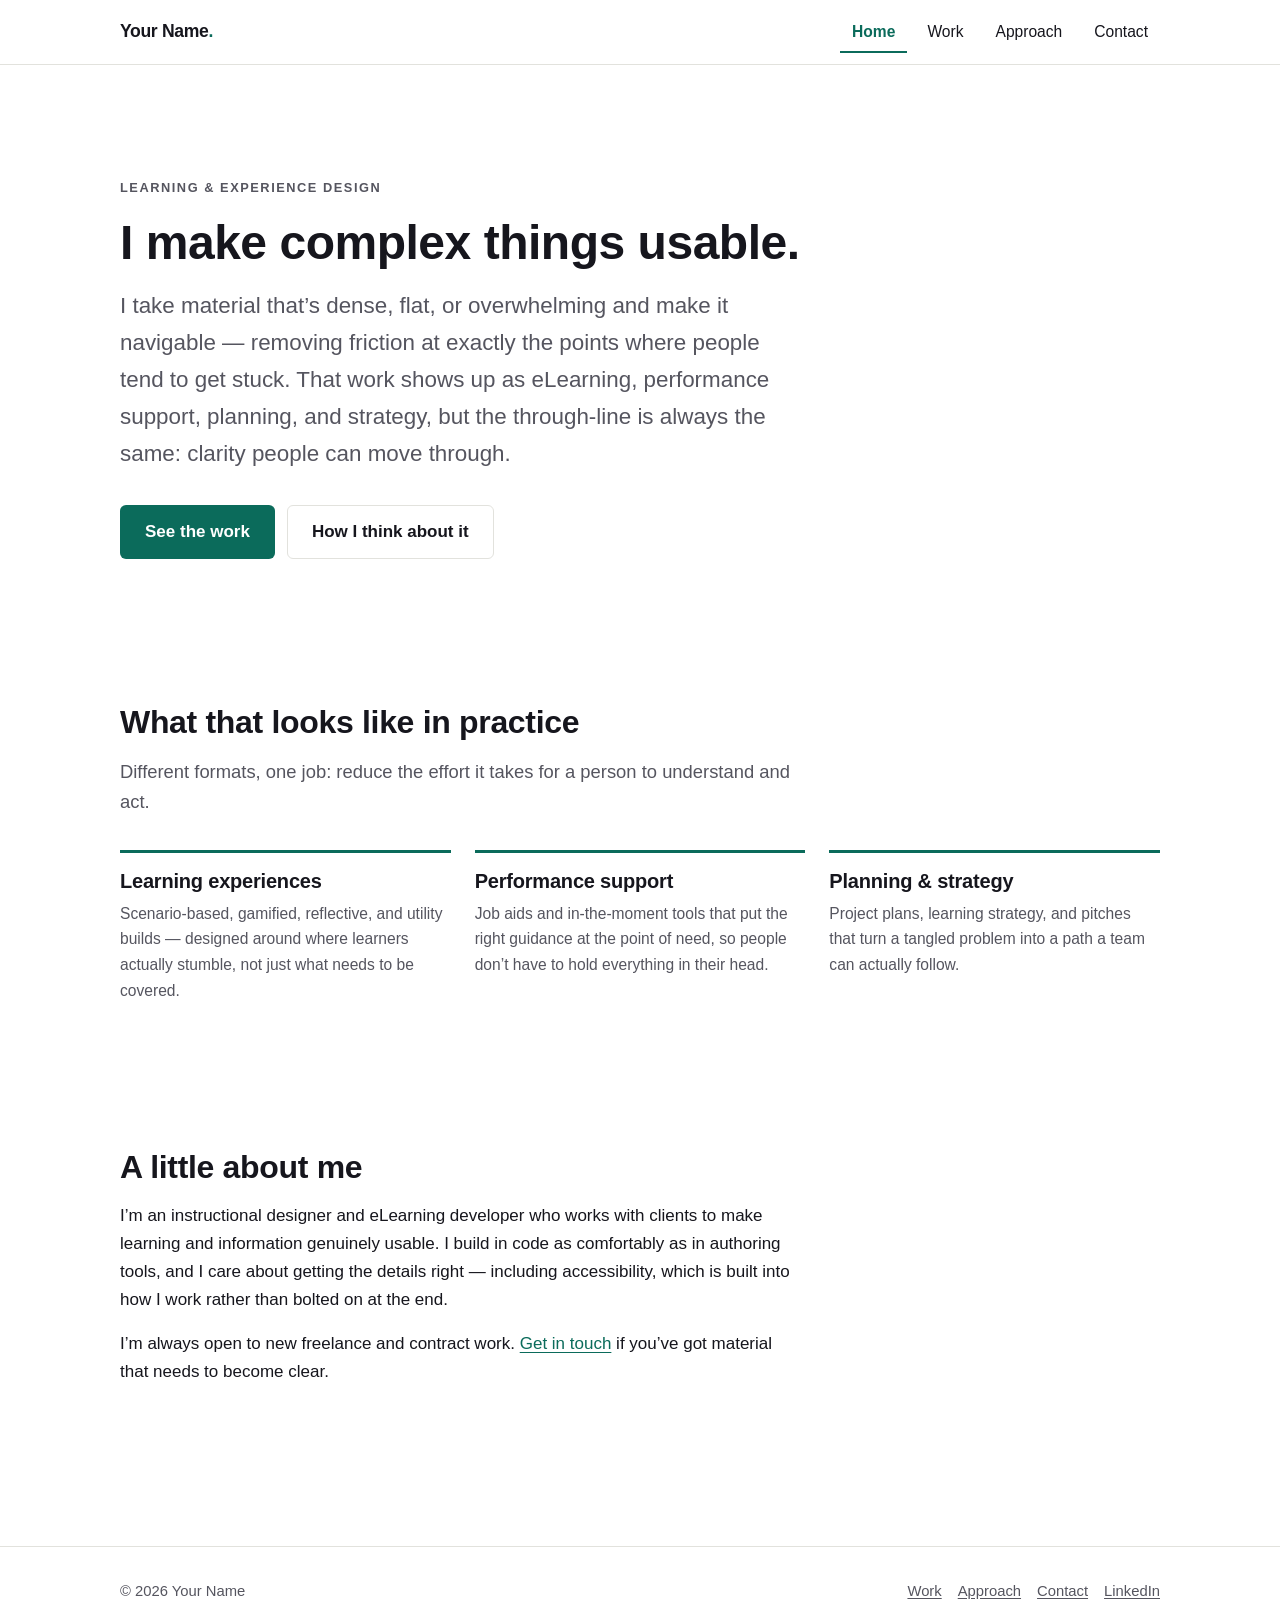
==== index.html @ a07c96e6 "Scaffold accessible portfolio shell Static, no-build HTML/CSS foundation for a freelance learning & " ====
<!DOCTYPE html>
<html lang="en">
<head>
  <meta charset="utf-8">
  <meta name="viewport" content="width=device-width, initial-scale=1">
  <title>Your Name — Learning &amp; experience design</title>
  <meta name="description" content="I design experiences and systems that make complex material navigable — removing friction exactly where people get stuck. Learning design, performance support, and strategy.">
  <link rel="icon" href="assets/favicon.svg" type="image/svg+xml">
  <link rel="canonical" href="https://mcroney531-ctrl.github.io/portfolio/">
  <!-- Open Graph -->
  <meta property="og:type" content="website">
  <meta property="og:title" content="Your Name — Learning &amp; experience design">
  <meta property="og:description" content="I make complex material navigable — removing friction exactly where people get stuck.">
  <meta property="og:url" content="https://mcroney531-ctrl.github.io/portfolio/">
  <link rel="stylesheet" href="assets/css/styles.css">
</head>
<body>
  <a class="skip-link" href="#main">Skip to content</a>

  <!-- ===== SHARED NAV — keep this block identical across all pages =====
       (only the aria-current attribute changes to mark the active page) -->
  <header class="site-header">
    <div class="container site-header__inner">
      <a class="brand" href="index.html">Your&nbsp;Name<span class="brand__mark">.</span></a>
      <nav class="site-nav" aria-label="Primary">
        <ul>
          <li><a href="index.html" aria-current="page">Home</a></li>
          <li><a href="work.html">Work</a></li>
          <li><a href="approach.html">Approach</a></li>
          <li><a href="contact.html">Contact</a></li>
        </ul>
      </nav>
    </div>
  </header>
  <!-- ===== /SHARED NAV ===== -->

  <main id="main">
    <section class="hero">
      <div class="container">
        <p class="hero__eyebrow">Learning &amp; experience design</p>
        <h1>I make complex things usable.</h1>
        <p class="hero__lede">
          I take material that&rsquo;s dense, flat, or overwhelming and make it
          navigable &mdash; removing friction at exactly the points where people
          tend to get stuck. That work shows up as eLearning, performance
          support, planning, and strategy, but the through-line is always the
          same: clarity people can move through.
        </p>
        <div class="btn-row">
          <a class="btn btn--primary" href="work.html">See the work</a>
          <a class="btn btn--ghost" href="approach.html">How I think about it</a>
        </div>
      </div>
    </section>

    <section class="section" aria-labelledby="what-i-do">
      <div class="container">
        <h2 id="what-i-do">What that looks like in practice</h2>
        <p class="lede">
          Different formats, one job: reduce the effort it takes for a person to
          understand and act.
        </p>
        <div class="feature-grid">
          <article class="feature">
            <h3>Learning experiences</h3>
            <p>
              Scenario-based, gamified, reflective, and utility builds &mdash;
              designed around where learners actually stumble, not just what
              needs to be covered.
            </p>
          </article>
          <article class="feature">
            <h3>Performance support</h3>
            <p>
              Job aids and in-the-moment tools that put the right guidance at the
              point of need, so people don&rsquo;t have to hold everything in
              their head.
            </p>
          </article>
          <article class="feature">
            <h3>Planning &amp; strategy</h3>
            <p>
              Project plans, learning strategy, and pitches that turn a tangled
              problem into a path a team can actually follow.
            </p>
          </article>
        </div>
      </div>
    </section>

    <section class="section" aria-labelledby="about-short">
      <div class="container">
        <div class="prose">
          <h2 id="about-short">A little about me</h2>
          <p>
            I&rsquo;m an instructional designer and eLearning developer who works
            with clients to make learning and information genuinely usable. I
            build in code as comfortably as in authoring tools, and I care about
            getting the details right &mdash; including accessibility, which is
            built into how I work rather than bolted on at the end.
          </p>
          <p>
            I&rsquo;m always open to new freelance and contract work.
            <a href="contact.html">Get in touch</a> if you&rsquo;ve got material
            that needs to become clear.
          </p>
        </div>
      </div>
    </section>
  </main>

  <!-- ===== SHARED FOOTER — keep identical across pages ===== -->
  <footer class="site-footer">
    <div class="container site-footer__inner">
      <p style="margin:0;">&copy; <span id="year">2026</span> Your Name</p>
      <ul>
        <li><a href="work.html">Work</a></li>
        <li><a href="approach.html">Approach</a></li>
        <li><a href="contact.html">Contact</a></li>
        <!-- Add your LinkedIn URL here when ready -->
        <li><a href="#" rel="me">LinkedIn</a></li>
      </ul>
    </div>
  </footer>
  <!-- ===== /SHARED FOOTER ===== -->

  <script src="assets/js/site.js" defer></script>
</body>
</html>
---- assets/css/styles.css ----
/* ==========================================================================
   Portfolio — base stylesheet
   Design goals: calm, legible, accessible (WCAG AA), zero build step.
   Everything is driven by custom properties so the look can evolve without
   touching markup. Light + dark themes via prefers-color-scheme.
   ========================================================================== */

/* ---- Design tokens ------------------------------------------------------- */
:root {
  /* Color — light theme */
  --bg:        #ffffff;
  --bg-subtle: #f6f6f4;
  --surface:   #ffffff;
  --border:    #e2e2dd;
  --ink:       #16161d;   /* body text  ~15:1 on --bg */
  --muted:     #55555f;   /* secondary  ~7:1  on --bg */
  --accent:    #0b6b5b;   /* links      ~6.4:1 on --bg (AA) */
  --accent-strong: #084c41;
  --accent-contrast: #ffffff; /* text on accent fills */
  --focus:     #0b6b5b;

  /* Type */
  --font-sans: -apple-system, BlinkMacSystemFont, "Segoe UI", Roboto, Helvetica,
               Arial, sans-serif;
  --font-serif: Georgia, "Times New Roman", serif;

  /* Spacing scale */
  --space-1: 0.25rem;
  --space-2: 0.5rem;
  --space-3: 0.75rem;
  --space-4: 1rem;
  --space-5: 1.5rem;
  --space-6: 2rem;
  --space-7: 3rem;
  --space-8: 4.5rem;
  --space-9: 7rem;

  --measure: 42rem;       /* comfortable reading width */
  --container: 68rem;
  --radius: 10px;
  --radius-sm: 6px;
}

@media (prefers-color-scheme: dark) {
  :root {
    --bg:        #121317;
    --bg-subtle: #1a1c21;
    --surface:   #1a1c21;
    --border:    #2b2e35;
    --ink:       #e8e8ea;
    --muted:     #a6a6b0;
    --accent:    #55d6bd;   /* light teal — high contrast on dark bg */
    --accent-strong: #7ee2cf;
    --accent-contrast: #10221d;
    --focus:     #55d6bd;
  }
}

/* ---- Reset / base -------------------------------------------------------- */
*, *::before, *::after { box-sizing: border-box; }

html { -webkit-text-size-adjust: 100%; scroll-behavior: smooth; }

@media (prefers-reduced-motion: reduce) {
  html { scroll-behavior: auto; }
  *, *::before, *::after {
    animation-duration: 0.01ms !important;
    animation-iteration-count: 1 !important;
    transition-duration: 0.01ms !important;
  }
}

body {
  margin: 0;
  background: var(--bg);
  color: var(--ink);
  font-family: var(--font-sans);
  font-size: 1.0625rem;
  line-height: 1.65;
  -webkit-font-smoothing: antialiased;
  text-rendering: optimizeLegibility;
}

h1, h2, h3 { line-height: 1.2; font-weight: 700; letter-spacing: -0.01em; }
h1 { font-size: clamp(2rem, 5vw, 3rem); margin: 0 0 var(--space-4); }
h2 { font-size: clamp(1.5rem, 3.5vw, 2rem); margin: 0 0 var(--space-4); }
h3 { font-size: 1.25rem; margin: 0 0 var(--space-2); }

p { margin: 0 0 var(--space-4); max-width: var(--measure); }

a { color: var(--accent); text-underline-offset: 0.15em; }
a:hover { color: var(--accent-strong); }

img { max-width: 100%; height: auto; display: block; }

ul, ol { padding-left: 1.25rem; }

/* ---- Focus + accessibility helpers -------------------------------------- */
:focus-visible {
  outline: 3px solid var(--focus);
  outline-offset: 2px;
  border-radius: 3px;
}

.visually-hidden {
  position: absolute !important;
  width: 1px; height: 1px;
  padding: 0; margin: -1px;
  overflow: hidden; clip: rect(0 0 0 0);
  white-space: nowrap; border: 0;
}

.skip-link {
  position: absolute;
  left: var(--space-4);
  top: -3rem;
  background: var(--accent);
  color: var(--accent-contrast);
  padding: var(--space-2) var(--space-4);
  border-radius: var(--radius-sm);
  z-index: 100;
  transition: top 0.15s ease;
}
.skip-link:focus { top: var(--space-4); color: var(--accent-contrast); }

/* ---- Layout -------------------------------------------------------------- */
.container {
  width: 100%;
  max-width: var(--container);
  margin-inline: auto;
  padding-inline: var(--space-5);
}

.section { padding-block: var(--space-8); }
.section--tight { padding-block: var(--space-7); }

/* ---- Header / nav -------------------------------------------------------- */
.site-header {
  border-bottom: 1px solid var(--border);
  background: var(--bg);
  position: sticky;
  top: 0;
  z-index: 50;
}
.site-header__inner {
  display: flex;
  align-items: center;
  justify-content: space-between;
  gap: var(--space-4);
  min-height: 4rem;
}
.brand {
  font-weight: 700;
  font-size: 1.1rem;
  letter-spacing: -0.02em;
  color: var(--ink);
  text-decoration: none;
}
.brand:hover { color: var(--ink); }
.brand__mark { color: var(--accent); }

.site-nav ul {
  list-style: none;
  display: flex;
  gap: var(--space-2);
  margin: 0;
  padding: 0;
  flex-wrap: wrap;
}
.site-nav a {
  display: inline-block;
  padding: var(--space-2) var(--space-3);
  border-radius: var(--radius-sm);
  color: var(--ink);
  text-decoration: none;
  font-size: 0.975rem;
}
.site-nav a:hover { background: var(--bg-subtle); color: var(--ink); }
.site-nav a[aria-current="page"] {
  color: var(--accent);
  font-weight: 600;
  box-shadow: inset 0 -2px 0 var(--accent);
  border-radius: 0;
}

/* ---- Hero ---------------------------------------------------------------- */
.hero { padding-block: var(--space-9) var(--space-8); }
.hero__eyebrow {
  text-transform: uppercase;
  letter-spacing: 0.12em;
  font-size: 0.8rem;
  font-weight: 600;
  color: var(--muted);
  margin: 0 0 var(--space-4);
}
.hero__lede {
  font-size: clamp(1.15rem, 2.2vw, 1.4rem);
  color: var(--muted);
  max-width: var(--measure);
}

/* ---- Buttons ------------------------------------------------------------- */
.btn {
  display: inline-flex;
  align-items: center;
  gap: var(--space-2);
  font: inherit;
  font-weight: 600;
  cursor: pointer;
  border-radius: var(--radius-sm);
  padding: var(--space-3) var(--space-5);
  text-decoration: none;
  border: 1px solid transparent;
  transition: background 0.15s ease, border-color 0.15s ease;
}
.btn--primary { background: var(--accent); color: var(--accent-contrast); }
.btn--primary:hover { background: var(--accent-strong); color: var(--accent-contrast); }
.btn--ghost { border-color: var(--border); color: var(--ink); background: transparent; }
.btn--ghost:hover { background: var(--bg-subtle); color: var(--ink); }

.btn-row { display: flex; flex-wrap: wrap; gap: var(--space-3); margin-top: var(--space-6); }

/* ---- Generic prose block ------------------------------------------------- */
.prose { max-width: var(--measure); }
.prose h2 { margin-top: var(--space-7); }
.prose h2:first-child { margin-top: 0; }

/* ---- Work: filter bar + grid -------------------------------------------- */
.work-controls {
  display: flex;
  flex-wrap: wrap;
  align-items: center;
  gap: var(--space-2);
  margin-bottom: var(--space-6);
}
.work-controls__label { font-weight: 600; margin-right: var(--space-2); }
.filter-btn {
  font: inherit;
  font-size: 0.925rem;
  cursor: pointer;
  padding: var(--space-2) var(--space-3);
  border: 1px solid var(--border);
  border-radius: 999px;
  background: var(--surface);
  color: var(--ink);
}
.filter-btn:hover { border-color: var(--accent); }
.filter-btn[aria-pressed="true"] {
  background: var(--accent);
  color: var(--accent-contrast);
  border-color: var(--accent);
}

.format-group { margin-bottom: var(--space-7); }
.format-group__title {
  border-bottom: 1px solid var(--border);
  padding-bottom: var(--space-2);
  margin-bottom: var(--space-5);
}

.card-grid {
  display: grid;
  grid-template-columns: repeat(auto-fill, minmax(16rem, 1fr));
  gap: var(--space-5);
}
.project-card {
  border: 1px solid var(--border);
  border-radius: var(--radius);
  padding: var(--space-5);
  background: var(--surface);
  display: flex;
  flex-direction: column;
  gap: var(--space-3);
}
.project-card h3 { margin: 0; }
.project-card p { margin: 0; color: var(--muted); font-size: 0.975rem; }
.tag-list { display: flex; flex-wrap: wrap; gap: var(--space-2); margin-top: auto; padding: 0; list-style: none; }
.tag {
  font-size: 0.78rem;
  padding: 0.15rem var(--space-2);
  border-radius: 999px;
  background: var(--bg-subtle);
  color: var(--muted);
  border: 1px solid var(--border);
}

/* Honest empty state */
.empty-state {
  border: 1px dashed var(--border);
  border-radius: var(--radius);
  padding: var(--space-7);
  background: var(--bg-subtle);
  text-align: left;
  max-width: var(--measure);
}
.empty-state h2 { margin-top: 0; }

/* ---- Cards row (home) ---------------------------------------------------- */
.feature-grid {
  display: grid;
  grid-template-columns: repeat(auto-fit, minmax(15rem, 1fr));
  gap: var(--space-5);
  margin-top: var(--space-6);
}
.feature {
  border-top: 3px solid var(--accent);
  padding-top: var(--space-4);
}
.feature h3 { margin-bottom: var(--space-2); }
.feature p { color: var(--muted); font-size: 0.975rem; margin: 0; }

/* ---- Forms --------------------------------------------------------------- */
.form { max-width: var(--measure); }
.field { margin-bottom: var(--space-5); }
.field label { display: block; font-weight: 600; margin-bottom: var(--space-2); }
.field .hint { font-weight: 400; color: var(--muted); font-size: 0.9rem; }
.field input,
.field textarea {
  width: 100%;
  font: inherit;
  color: var(--ink);
  background: var(--surface);
  border: 1px solid var(--border);
  border-radius: var(--radius-sm);
  padding: var(--space-3);
}
.field input:focus-visible,
.field textarea:focus-visible { border-color: var(--accent); }
.field textarea { min-height: 8rem; resize: vertical; }
.required-mark { color: var(--accent-strong); }

/* ---- Footer -------------------------------------------------------------- */
.site-footer {
  border-top: 1px solid var(--border);
  margin-top: var(--space-8);
  padding-block: var(--space-6);
  color: var(--muted);
  font-size: 0.925rem;
}
.site-footer__inner {
  display: flex;
  flex-wrap: wrap;
  gap: var(--space-4);
  justify-content: space-between;
  align-items: center;
}
.site-footer a { color: var(--muted); text-decoration: underline; }
.site-footer a:hover { color: var(--ink); }
.site-footer ul { display: flex; gap: var(--space-4); list-style: none; margin: 0; padding: 0; }

/* ---- Utilities ----------------------------------------------------------- */
.lede { font-size: 1.15rem; color: var(--muted); }
.stack > * + * { margin-top: var(--space-4); }
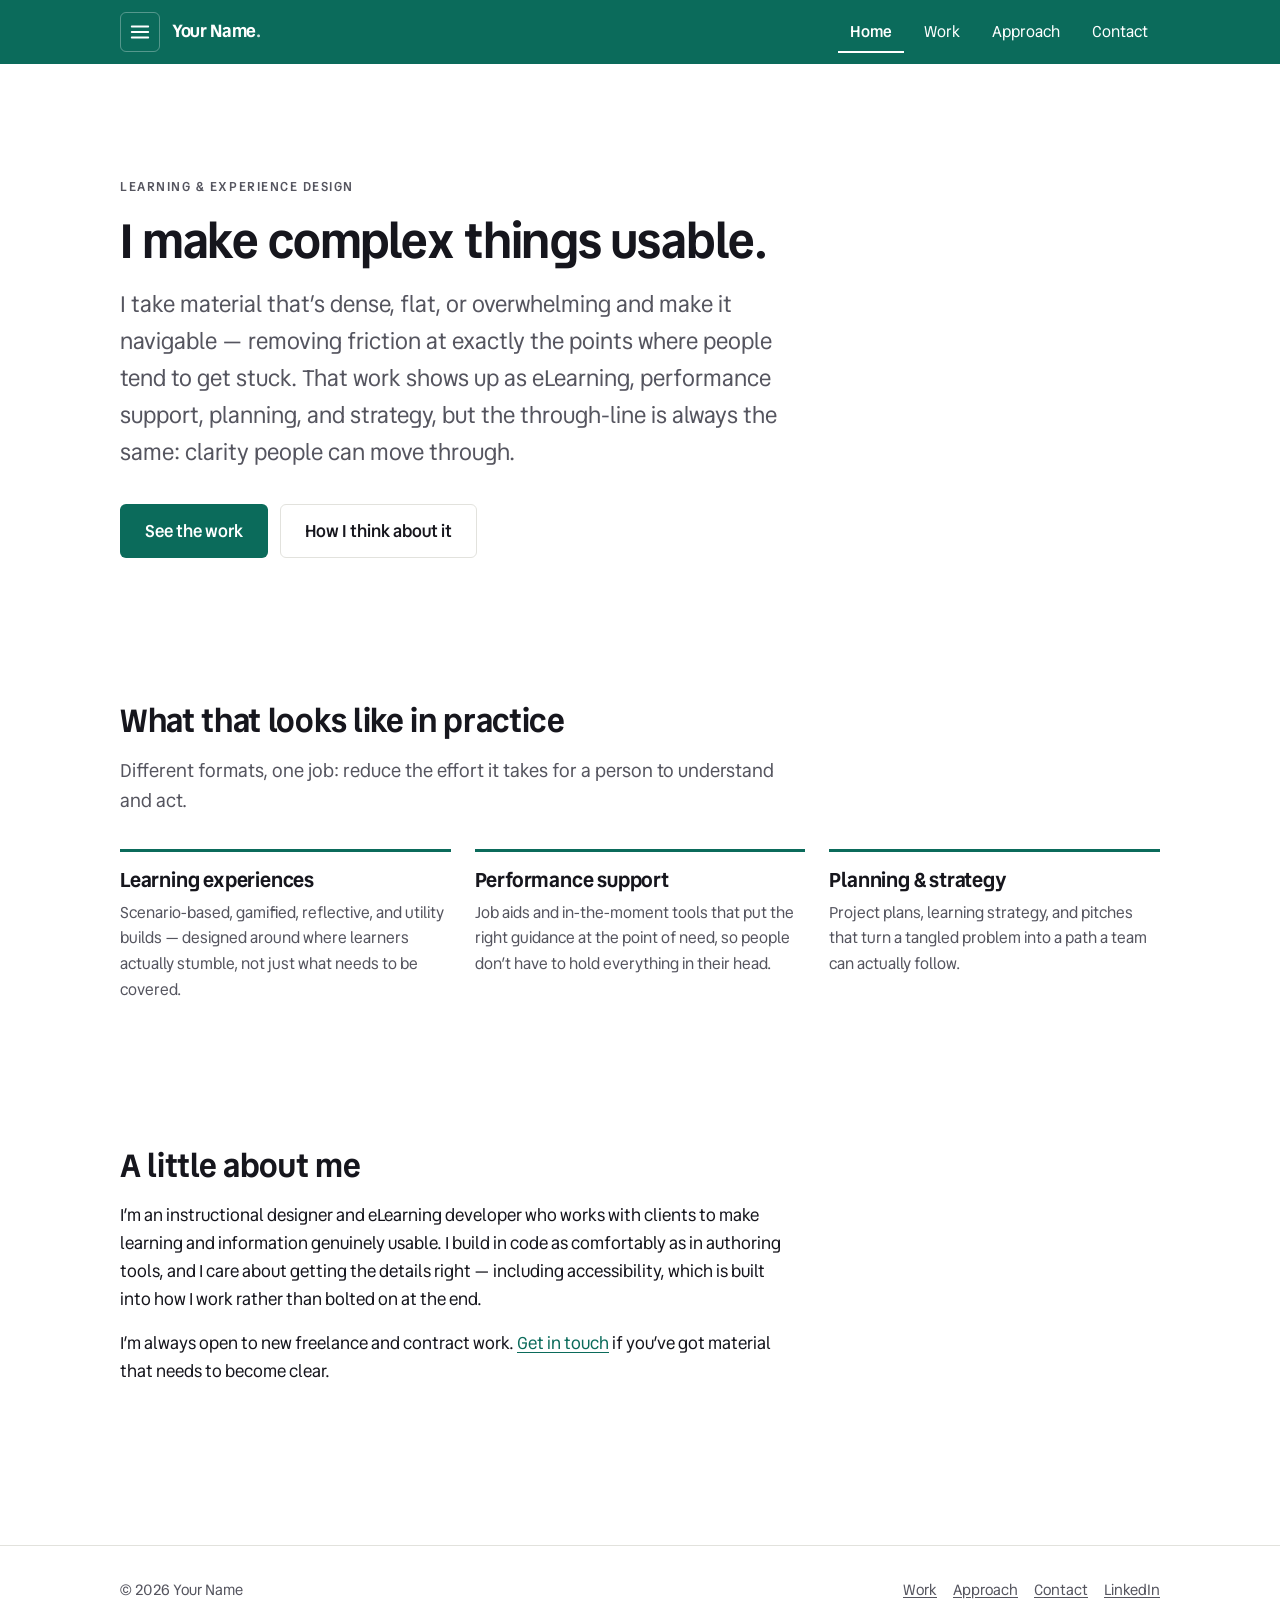
==== commit 6e6d009d: "Add green header banner and off-canvas sidebar - Restyle the sticky header as a deep-green banner (w" ====
--- a/index.html
+++ b/index.html
@@ -21,7 +21,13 @@
        (only the aria-current attribute changes to mark the active page) -->
   <header class="site-header">
     <div class="container site-header__inner">
-      <a class="brand" href="index.html">Your&nbsp;Name<span class="brand__mark">.</span></a>
+      <div class="site-header__left">
+        <button class="menu-toggle" type="button" aria-controls="site-sidebar" aria-expanded="false" hidden>
+          <svg width="22" height="22" viewBox="0 0 24 24" aria-hidden="true" focusable="false"><path d="M3 6h18M3 12h18M3 18h18" fill="none" stroke="currentColor" stroke-width="2" stroke-linecap="round"/></svg>
+          <span class="visually-hidden">Open menu</span>
+        </button>
+        <a class="brand" href="index.html">Your&nbsp;Name<span class="brand__mark">.</span></a>
+      </div>
       <nav class="site-nav" aria-label="Primary">
         <ul>
           <li><a href="index.html" aria-current="page">Home</a></li>
@@ -33,6 +39,28 @@
     </div>
   </header>
   <!-- ===== /SHARED NAV ===== -->
+
+  <!-- ===== SECONDARY SIDEBAR (off-canvas) — mechanism only for now.
+       Add links inside .sidebar__nav when ready. Identical on every page. -->
+  <div class="sidebar-overlay" data-sidebar-overlay hidden></div>
+  <aside class="sidebar" id="site-sidebar" aria-label="Secondary navigation" aria-hidden="true">
+    <div class="sidebar__head">
+      <p class="sidebar__title">Menu</p>
+      <button class="sidebar__close" type="button" data-sidebar-close>
+        <span aria-hidden="true">&times;</span>
+        <span class="visually-hidden">Close menu</span>
+      </button>
+    </div>
+    <nav class="sidebar__nav" aria-label="Secondary">
+      <!-- Add secondary links here later, e.g.:
+      <ul>
+        <li><a href="work.html">Work</a></li>
+      </ul>
+      -->
+      <p class="sidebar__placeholder">More to come.</p>
+    </nav>
+  </aside>
+  <!-- ===== /SECONDARY SIDEBAR ===== -->
 
   <main id="main">
     <section class="hero">
--- a/assets/css/styles.css
+++ b/assets/css/styles.css
@@ -4,6 +4,31 @@
    Everything is driven by custom properties so the look can evolve without
    touching markup. Light + dark themes via prefers-color-scheme.
    ========================================================================== */
+
+/* ---- Web font: Vend Sans (self-hosted) ----------------------------------
+   Variable weight 400–700, SIL Open Font License. See assets/fonts/OFL.txt.
+   font-display: swap → text shows immediately in the fallback and re-renders
+   when Vend Sans loads, so there's never invisible text. */
+@font-face {
+  font-family: 'Vend Sans';
+  font-style: normal;
+  font-weight: 400 700;
+  font-display: swap;
+  src: url('../fonts/vend-sans-latin.woff2') format('woff2');
+  unicode-range: U+0000-00FF, U+0131, U+0152-0153, U+02BB-02BC, U+02C6, U+02DA,
+    U+02DC, U+0304, U+0308, U+0329, U+2000-206F, U+20AC, U+2122, U+2191, U+2193,
+    U+2212, U+2215, U+FEFF, U+FFFD;
+}
+@font-face {
+  font-family: 'Vend Sans';
+  font-style: normal;
+  font-weight: 400 700;
+  font-display: swap;
+  src: url('../fonts/vend-sans-latin-ext.woff2') format('woff2');
+  unicode-range: U+0100-02BA, U+02BD-02C5, U+02C7-02CC, U+02CE-02D7, U+02DD-02FF,
+    U+0304, U+0308, U+0329, U+1D00-1DBF, U+1E00-1E9F, U+1EF2-1EFF, U+2020,
+    U+20A0-20AB, U+20AD-20C0, U+2113, U+2C60-2C7F, U+A720-A7FF;
+}
 
 /* ---- Design tokens ------------------------------------------------------- */
 :root {
@@ -19,9 +44,17 @@
   --accent-contrast: #ffffff; /* text on accent fills */
   --focus:     #0b6b5b;
 
+  /* Header banner — kept deep green in both themes for brand consistency.
+     White on #0b6b5b measures ~6.4:1 (WCAG AA). */
+  --header-bg:      #0b6b5b;
+  --header-ink:     #ffffff;
+  --header-ink-dim: rgba(255, 255, 255, 0.78);
+  --header-hover:   rgba(255, 255, 255, 0.15);
+  --header-border:  rgba(255, 255, 255, 0.30);
+
   /* Type */
-  --font-sans: -apple-system, BlinkMacSystemFont, "Segoe UI", Roboto, Helvetica,
-               Arial, sans-serif;
+  --font-sans: "Vend Sans", -apple-system, BlinkMacSystemFont, "Segoe UI", Roboto,
+               Helvetica, Arial, sans-serif;
   --font-serif: Georgia, "Times New Roman", serif;
 
   /* Spacing scale */
@@ -134,10 +167,10 @@
 .section { padding-block: var(--space-8); }
 .section--tight { padding-block: var(--space-7); }
 
-/* ---- Header / nav -------------------------------------------------------- */
+/* ---- Header / nav (green banner) ---------------------------------------- */
 .site-header {
-  border-bottom: 1px solid var(--border);
-  background: var(--bg);
+  background: var(--header-bg);
+  color: var(--header-ink);
   position: sticky;
   top: 0;
   z-index: 50;
@@ -148,16 +181,38 @@
   justify-content: space-between;
   gap: var(--space-4);
   min-height: 4rem;
+}
+.site-header__left {
+  display: flex;
+  align-items: center;
+  gap: var(--space-3);
 }
 .brand {
   font-weight: 700;
   font-size: 1.1rem;
   letter-spacing: -0.02em;
-  color: var(--ink);
+  color: var(--header-ink);
   text-decoration: none;
 }
-.brand:hover { color: var(--ink); }
-.brand__mark { color: var(--accent); }
+.brand:hover { color: var(--header-ink); }
+.brand__mark { color: var(--header-ink-dim); }
+
+/* Sidebar toggle — hidden until JS enables it (no dead button without JS) */
+.menu-toggle {
+  display: inline-flex;
+  align-items: center;
+  justify-content: center;
+  width: 2.5rem;
+  height: 2.5rem;
+  padding: 0;
+  color: var(--header-ink);
+  background: transparent;
+  border: 1px solid var(--header-border);
+  border-radius: var(--radius-sm);
+  cursor: pointer;
+}
+.menu-toggle:hover { background: var(--header-hover); }
+.menu-toggle[hidden] { display: none; }
 
 .site-nav ul {
   list-style: none;
@@ -171,16 +226,88 @@
   display: inline-block;
   padding: var(--space-2) var(--space-3);
   border-radius: var(--radius-sm);
+  color: var(--header-ink);
+  text-decoration: none;
+  font-size: 0.975rem;
+}
+.site-nav a:hover { background: var(--header-hover); color: var(--header-ink); }
+.site-nav a[aria-current="page"] {
+  color: var(--header-ink);
+  font-weight: 600;
+  box-shadow: inset 0 -2px 0 var(--header-ink);
+  border-radius: 0;
+}
+
+/* ---- Off-canvas secondary sidebar --------------------------------------- */
+.sidebar {
+  position: fixed;
+  top: 0;
+  left: 0;
+  bottom: 0;
+  width: min(20rem, 84vw);
+  padding: var(--space-5);
+  background: var(--surface);
+  border-right: 1px solid var(--border);
+  z-index: 70;
+  overflow-y: auto;
+  transform: translateX(-100%);
+  transition: transform 0.22s ease;
+}
+.sidebar.is-open { transform: translateX(0); }
+
+.sidebar__head {
+  display: flex;
+  align-items: center;
+  justify-content: space-between;
+  gap: var(--space-3);
+  margin-bottom: var(--space-5);
+}
+.sidebar__title { margin: 0; font-weight: 700; }
+.sidebar__close {
+  display: inline-flex;
+  align-items: center;
+  justify-content: center;
+  width: 2.25rem;
+  height: 2.25rem;
+  font-size: 1.6rem;
+  line-height: 1;
+  color: var(--ink);
+  background: transparent;
+  border: none;
+  border-radius: var(--radius-sm);
+  cursor: pointer;
+}
+.sidebar__close:hover { background: var(--bg-subtle); }
+.sidebar__placeholder { color: var(--muted); font-size: 0.95rem; margin: 0; }
+.sidebar__nav ul {
+  list-style: none;
+  padding: 0;
+  margin: 0;
+  display: flex;
+  flex-direction: column;
+  gap: var(--space-1);
+}
+.sidebar__nav a {
+  display: block;
+  padding: var(--space-2) var(--space-3);
+  border-radius: var(--radius-sm);
   color: var(--ink);
   text-decoration: none;
-  font-size: 0.975rem;
-}
-.site-nav a:hover { background: var(--bg-subtle); color: var(--ink); }
-.site-nav a[aria-current="page"] {
-  color: var(--accent);
-  font-weight: 600;
-  box-shadow: inset 0 -2px 0 var(--accent);
-  border-radius: 0;
+}
+.sidebar__nav a:hover { background: var(--bg-subtle); }
+
+.sidebar-overlay {
+  position: fixed;
+  inset: 0;
+  background: rgba(0, 0, 0, 0.45);
+  z-index: 60;
+  opacity: 0;
+  transition: opacity 0.22s ease;
+}
+.sidebar-overlay.is-open { opacity: 1; }
+
+@media (prefers-reduced-motion: reduce) {
+  .sidebar, .sidebar-overlay { transition: none; }
 }
 
 /* ---- Hero ---------------------------------------------------------------- */
